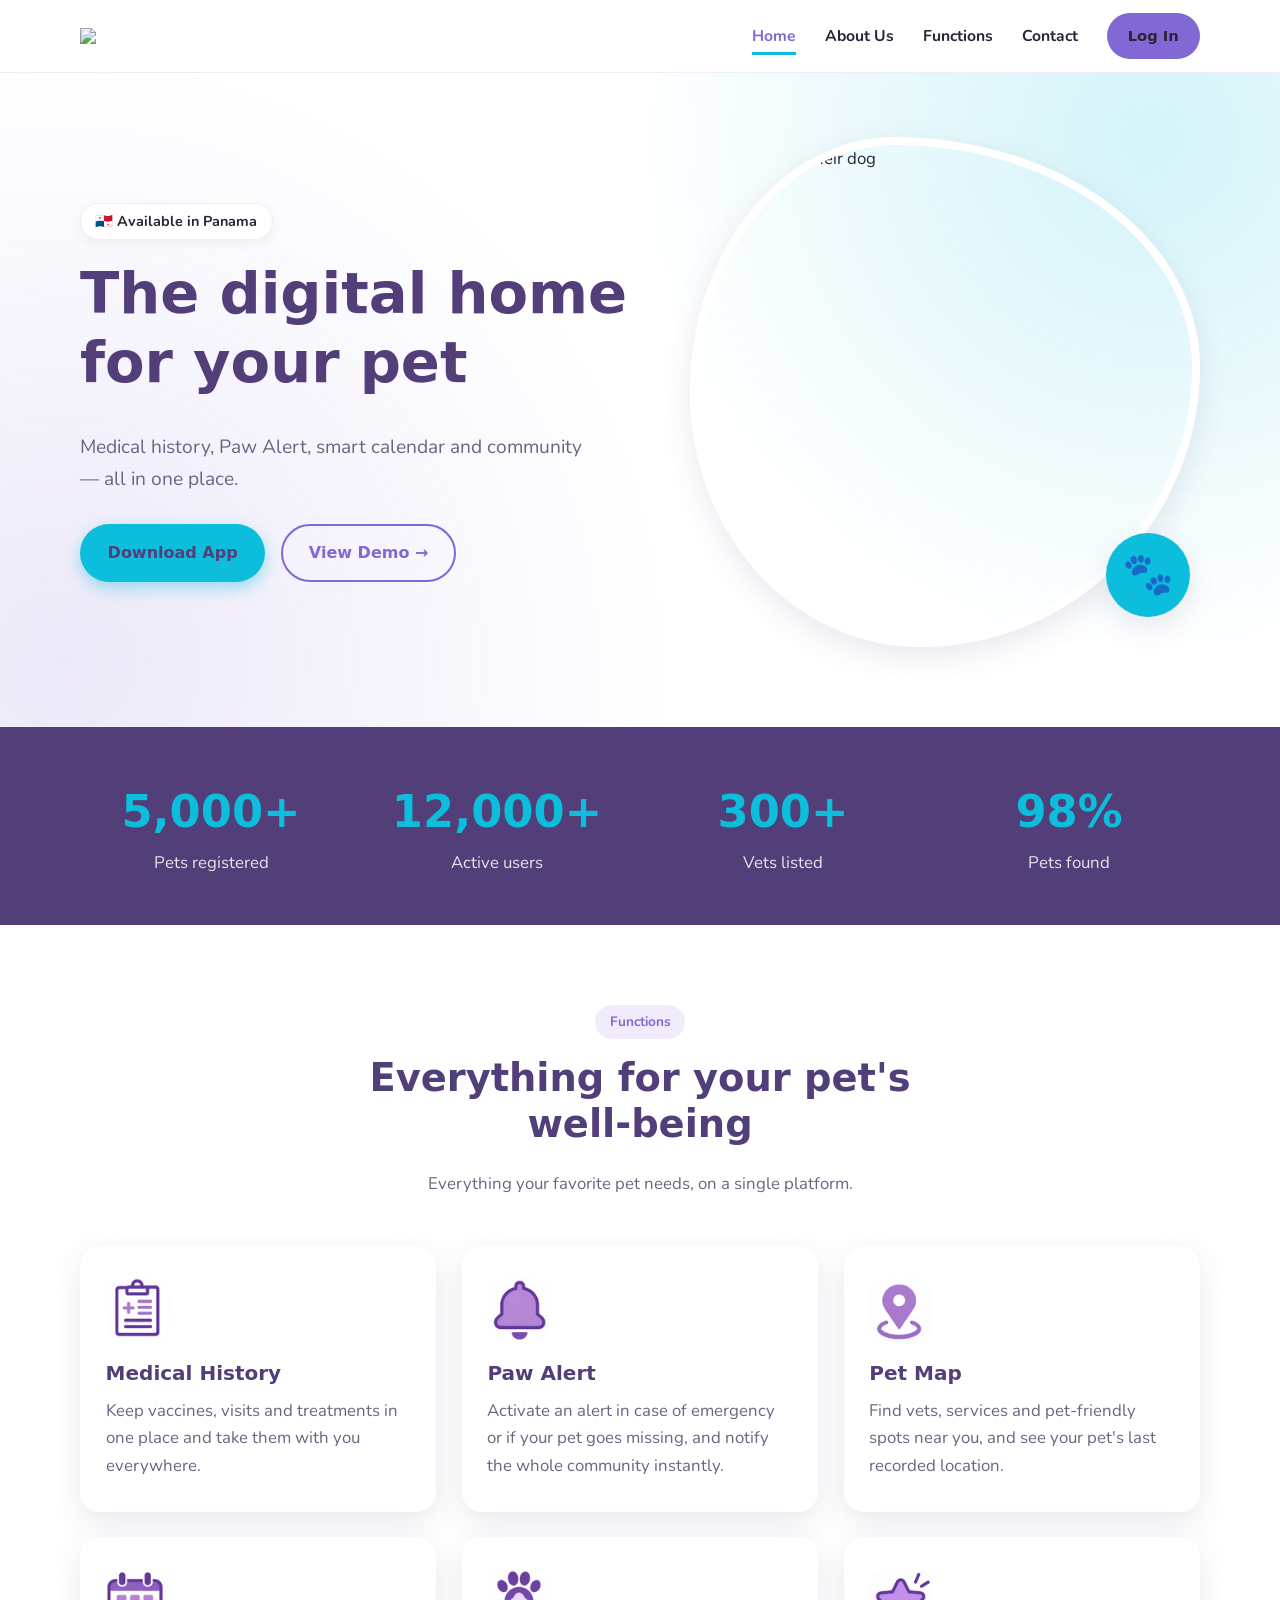
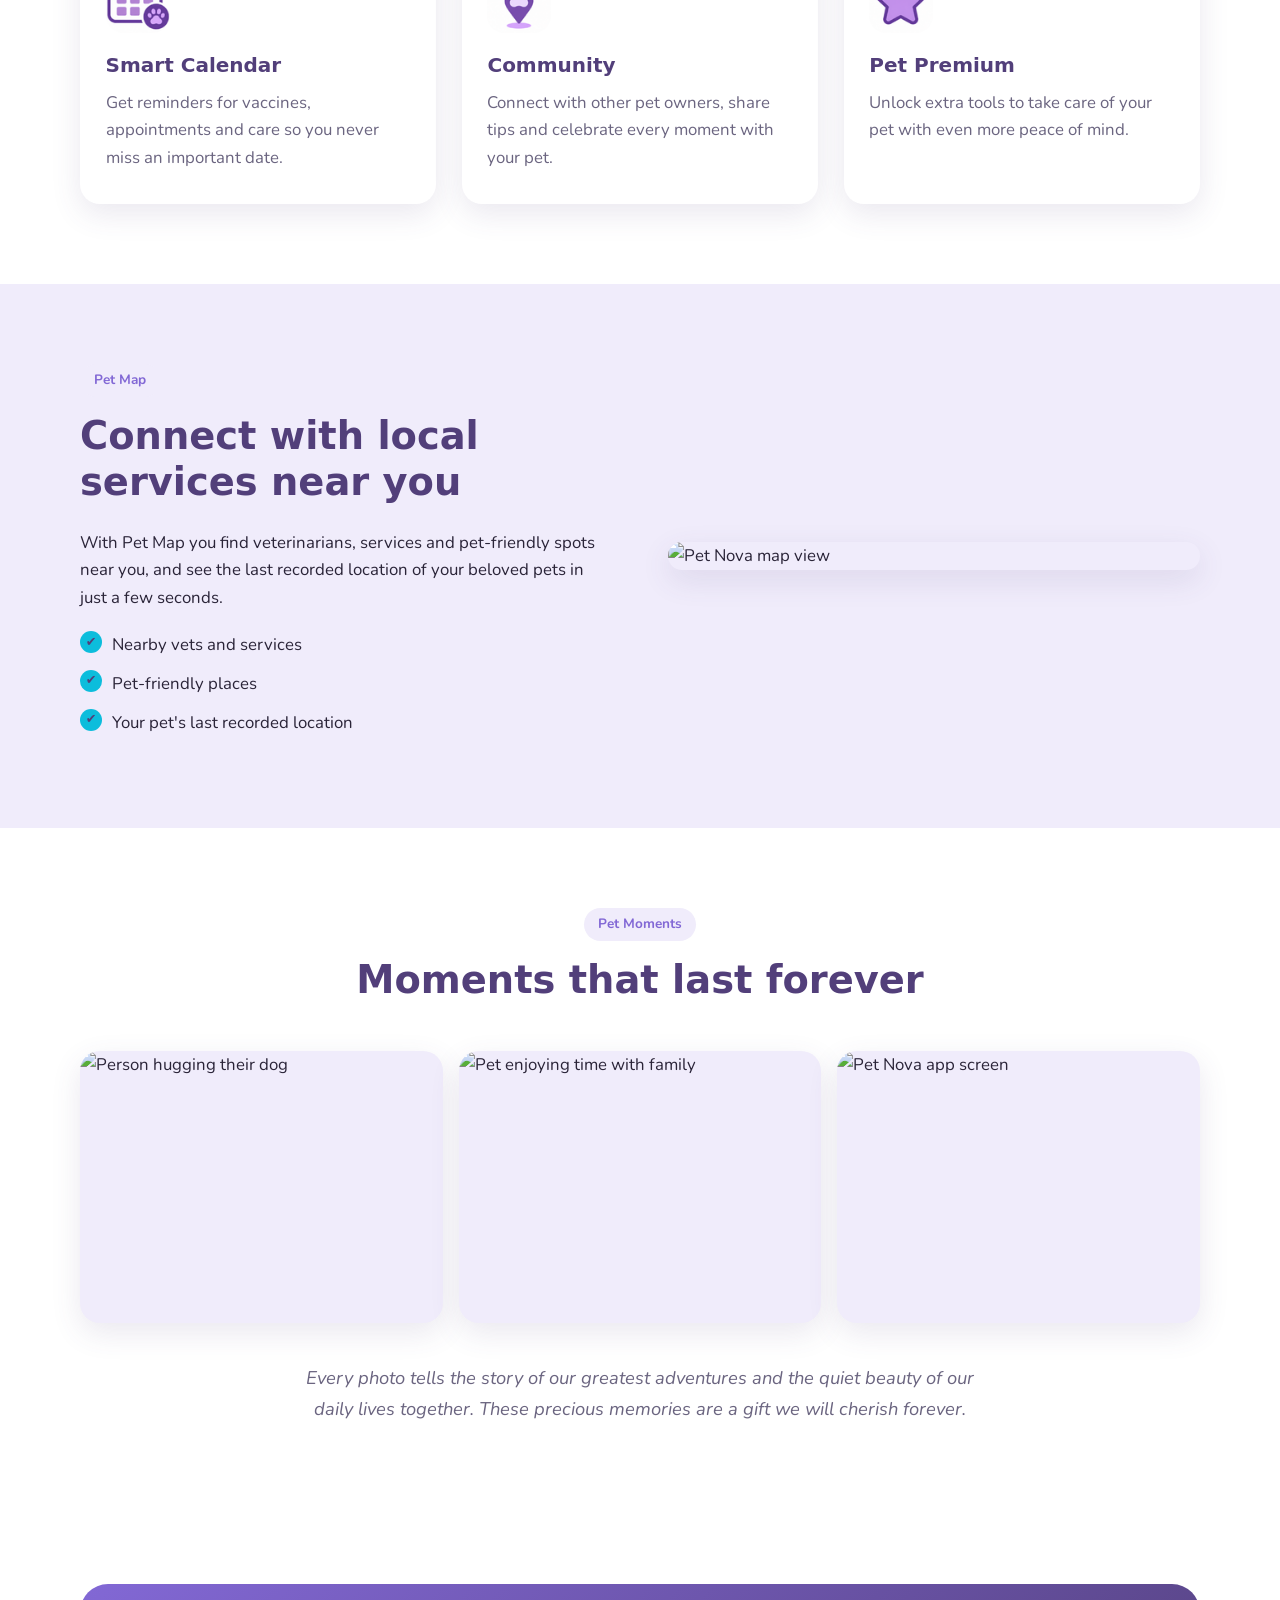
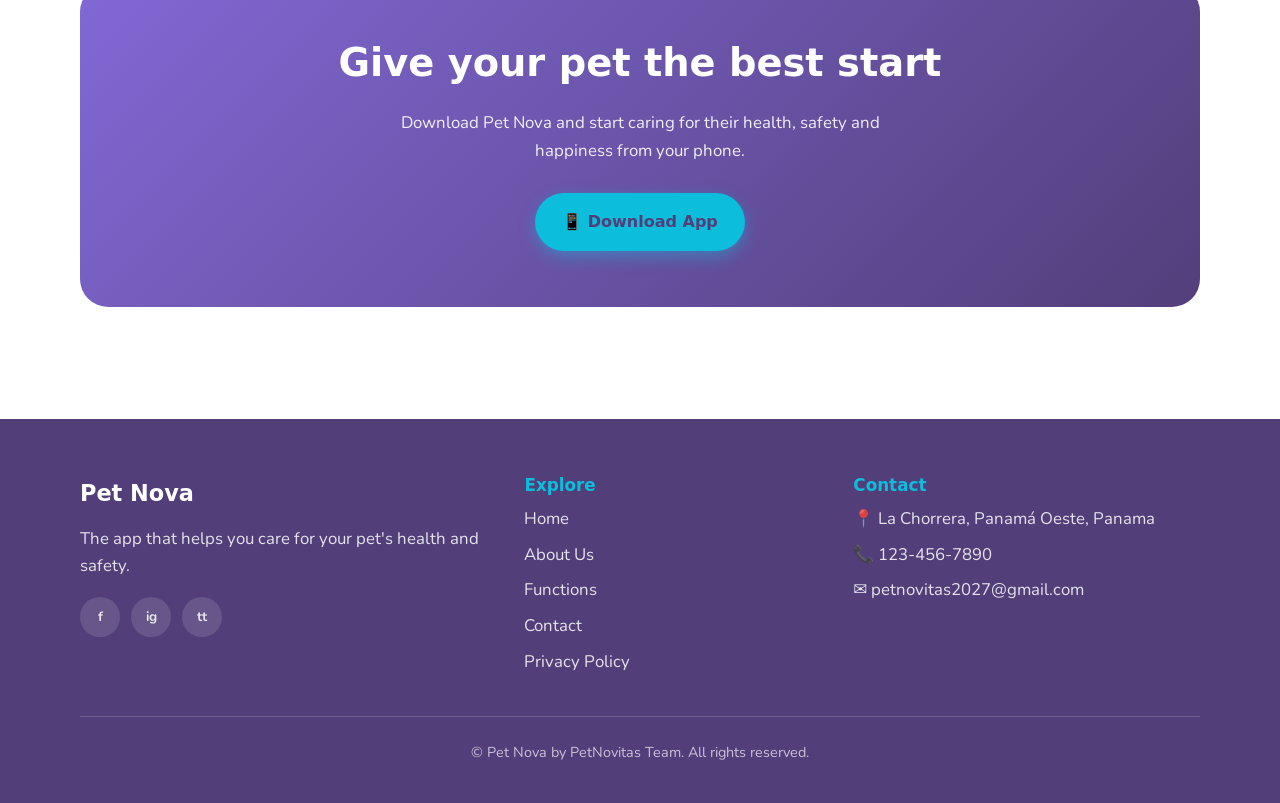
==== pet-nova-site-en/pet-nova-en/index.html @ 88b579b3 "Add files via upload" ====
<!DOCTYPE html>
<html lang="en">
<head>
  <meta charset="UTF-8">
  <meta name="viewport" content="width=device-width, initial-scale=1">
  <title>Pet Nova | The digital home for your pet</title>
  <meta name="description" content="Medical history, Paw Alert, smart calendar and community for your pet, all in one place. Available in Panama.">
  <link rel="preconnect" href="https://fonts.googleapis.com">
  <link rel="preconnect" href="https://fonts.gstatic.com" crossorigin>
  <link href="https://fonts.googleapis.com/css2?family=Nunito:wght@400;600;700&family=Poppins:wght@500;600;700&display=swap" rel="stylesheet">
  <link rel="stylesheet" href="styles.css">
</head>
<body>

  <header class="site-header">
    <div class="container nav">
      <a href="index.html" class="logo">
        <img src="file:///C:/Users/INFORM%C3%81TICA/Downloads/logoi.png" style="width: 300px; height: auto;">
      <input type="checkbox" id="nav-toggle" class="nav-toggle" aria-label="Open menu">
      <label for="nav-toggle" class="nav-burger" aria-hidden="true">☰</label>
      <ul class="nav-links">
        <li><a href="index.html" aria-current="page">Home</a></li>
        <li><a href="about.html">About Us</a></li>
        <li><a href="functions.html">Functions</a></li>
        <li><a href="contact.html">Contact</a></li>
        <li><a class="btn btn-purple" href="https://nova-p-git-main-pet-nova.vercel.app/">Log In</a></li>
      </ul>
    </div>
  </header>

  <main>

    <!-- HERO -->
    <section class="hero">
      <div class="container hero-grid">
        <div>
          <span class="badge-country">🇵🇦 Available in Panama</span>
          <h1>The digital home for your pet</h1>
          <p class="lead">Medical history, Paw Alert, smart calendar and community — all in one place.</p>
          <div class="hero-actions">
            <a href="#download" class="btn btn-primary">Download App</a>
            <a href="functions.html" class="btn btn-outline">View Demo →</a>
          </div>
        </div>
        <div class="hero-img">
          <img src="https://images.unsplash.com/photo-1587300003388-59208cc962cb?w=900&auto=format&fit=crop&q=80" alt="Owner with their dog">
        </div>
      </div>
    </section>

    <!-- STATS -->
    <section class="stats" aria-label="Pet Nova in numbers">
      <div class="container stats-grid">
        <div class="stat"><strong>5,000+</strong><span>Pets registered</span></div>
        <div class="stat"><strong>12,000+</strong><span>Active users</span></div>
        <div class="stat"><strong>300+</strong><span>Vets listed</span></div>
        <div class="stat"><strong>98%</strong><span>Pets found</span></div>
      </div>
    </section>

    <!-- FEATURES -->
    <section class="section">
      <div class="container">
        <div class="section-title">
          <span class="eyebrow">Functions</span>
          <h2>Everything for your pet's well-being</h2>
          <p>Everything your favorite pet needs, on a single platform.</p>
        </div>
        <div class="cards">
          <article class="card">
            <img class="icon" src="img/medical hihst.png" alt="Medical History icon">
            <h3>Medical History</h3>
            <p>Keep vaccines, visits and treatments in one place and take them with you everywhere.</p>
          </article>
          <article class="card">
            <img class="icon" src="img/paw alert.png" alt="Paw Alert icon"> 
            <h3>Paw Alert</h3>
            <p>Activate an alert in case of emergency or if your pet goes missing, and notify the whole community instantly.</p>
          </article>
          <article class="card">
            <img class="icon" src="img/map.png" alt="Pet Map icon">
            <h3>Pet Map</h3>
            <p>Find vets, services and pet-friendly spots near you, and see your pet's last recorded location.</p>
          </article>
          <article class="card">
            <img class="icon" src="img/calendar.png" alt="Smart Calendar icon">
            <h3>Smart Calendar</h3>
            <p>Get reminders for vaccines, appointments and care so you never miss an important date.</p>
          </article>
          <article class="card">
            <img class="icon" src="img/community.png" alt="Community icon">
            <h3>Community</h3>
            <p>Connect with other pet owners, share tips and celebrate every moment with your pet.</p>
          </article>
          <article class="card">
            <img class="icon" src="img/vip.png" alt="Pet Premium icon">
            <h3>Pet Premium</h3>
            <p>Unlock extra tools to take care of your pet with even more peace of mind.</p>
          </article>
        </div>
      </div>
    </section>

    <!-- PET MAP -->
    <section class="section" style="background: var(--purple-light);">
      <div class="container split">
        <div>
          <span class="eyebrow">Pet Map</span>
          <h2>Connect with local services near you</h2>
          <p>With Pet Map you find veterinarians, services and pet-friendly spots near you, and see the last recorded location of your beloved pets in just a few seconds.</p>
          <ul class="check-list">
            <li>Nearby vets and services</li>
            <li>Pet-friendly places</li>
            <li>Your pet's last recorded location</li>
          </ul>
        </div>
        <div class="split-media">
          <img src="https://static.wixstatic.com/media/84770f_3cb7a0473b09444882209f7efb34a711~mv2.png/v1/fill/w_980,h_541,al_c,q_90,usm_0.66_1.00_0.01,enc_auto/84770f_3cb7a0473b09444882209f7efb34a711~mv2.png" alt="Pet Nova map view" loading="lazy">
        </div>
      </div>
    </section>

    <!-- MOMENTS -->
    <section class="section">
      <div class="container">
        <div class="section-title">
          <span class="eyebrow">Pet Moments</span>
          <h2>Moments that last forever</h2>
        </div>
        <div class="gallery">
          <figure><img src="https://images.unsplash.com/photo-1587300003388-59208cc962cb?w=700&auto=format&fit=crop&q=80" alt="Person hugging their dog" loading="lazy"></figure>
          <figure><img src="https://static.wixstatic.com/media/84770f_9ed1787e51b2400aa73151c1674b8a4e~mv2.jpg/v1/fill/w_980,h_526,al_c,q_85,usm_0.66_1.00_0.01,enc_auto/84770f_9ed1787e51b2400aa73151c1674b8a4e~mv2.jpg" alt="Pet enjoying time with family" loading="lazy"></figure>
          <figure><img src="https://static.wixstatic.com/media/84770f_3cb7a0473b09444882209f7efb34a711~mv2.png/v1/fill/w_980,h_541,al_c,q_90,usm_0.66_1.00_0.01,enc_auto/84770f_3cb7a0473b09444882209f7efb34a711~mv2.png" alt="Pet Nova app screen" loading="lazy"></figure>
        </div>
        <p class="quote">Every photo tells the story of our greatest adventures and the quiet beauty of our daily lives together. These precious memories are a gift we will cherish forever.</p>
      </div>
    </section>

    <!-- CTA -->
    <section class="section" id="download">
      <div class="container">
        <div class="cta">
          <h2>Give your pet the best start</h2>
          <p>Download Pet Nova and start caring for their health, safety and happiness from your phone.</p>
          <a href="https://nova-p-git-main-pet-nova.vercel.app/" class="btn btn-primary">📱 Download App</a>
        </div>
      </div>
    </section>

  </main>

  <footer class="site-footer">
    <div class="container">
      <div class="footer-grid">
        <div>
          <a href="index.html" class="logo"> Pet Nova</a>
          <p style="margin-top:.8rem;">The app that helps you care for your pet's health and safety.</p>
          <div class="socials">
            <a href="http://www.facebook.com" aria-label="Facebook">f</a>
            <a href="http://www.instagram.com" aria-label="Instagram">ig</a>
            <a href="http://www.tiktok.com" aria-label="TikTok">tt</a>
          </div>
        </div>
        <div>
          <h3>Explore</h3>
          <ul>
            <li><a href="index.html">Home</a></li>
            <li><a href="about.html">About Us</a></li>
            <li><a href="functions.html">Functions</a></li>
            <li><a href="contact.html">Contact</a></li>
            <li><a href="privacy.html">Privacy Policy</a></li>
          </ul>
        </div>
        <div>
          <h3>Contact</h3>
          <ul>
            <li>📍 La Chorrera, Panamá Oeste, Panama</li>
            <li>📞 <a href="tel:1234567890">123-456-7890</a></li>
            <li>✉️ <a href="mailto:petnovitas2027@gmail.com">petnovitas2027@gmail.com</a></li>
          </ul>
        </div>
      </div>
      <p class="copyright">© Pet Nova by PetNovitas Team. All rights reserved.</p>
    </div>
  </footer>

</body>
</html>
---- pet-nova-site-en/pet-nova-en/styles.css ----
/* ============================================
   Pet Nova — shared stylesheet
   Brand colors: #8268d5, #523f7a, #0cbddc and white.
   Change colors and fonts in :root.
   ============================================ */

:root {
  --purple: #8268d5;
  --purple-dark: #523f7a;
  --purple-light: #f0ecfb;
  --cyan: #0cbddc;
  --cyan-dark: #0aa4be;
  --cream: #ffffff;
  --white: #ffffff;
  --text: #2a2438;
  --muted: #6b6580;

  --font-title: "Erica One", system-ui, sans-serif;
  --font-body: "Nunito", system-ui, sans-serif;

  --radius: 20px;
  --shadow: 0 10px 30px rgba(82, 63, 122, 0.12);
  --max: 1120px;
}

*,
*::before,
*::after {
  box-sizing: border-box;
}

html {
  scroll-behavior: smooth;
}

body {
  margin: 0;
  font-family: var(--font-body);
  font-size: 1.05rem;
  line-height: 1.65;
  color: var(--text);
  background: var(--cream);
}

img {
  max-width: 100%;
  display: block;
}

a {
  color: var(--purple);
}

h1,
h2,
h3 {
  font-family: var(--font-title);
  line-height: 1.2;
  color: var(--purple-dark);
  margin: 0 0 0.6em;
}

h1 {
  font-size: clamp(2.2rem, 5vw, 3.6rem);
}
h2 {
  font-size: clamp(1.7rem, 3.5vw, 2.4rem);
}
h3 {
  font-size: 1.25rem;
}

p {
  margin: 0 0 1em;
}

.container {
  width: min(100% - 2rem, var(--max));
  margin-inline: auto;
}

.section {
  padding: 5rem 0;
}

.section-title {
  text-align: center;
  max-width: 640px;
  margin: 0 auto 3rem;
}

.section-title p {
  color: var(--muted);
}

.eyebrow {
  display: inline-block;
  background: var(--purple-light);
  color: var(--purple);
  font-weight: 700;
  font-size: 0.85rem;
  padding: 0.35rem 0.9rem;
  border-radius: 999px;
  margin-bottom: 1rem;
}

/* ---------- Buttons ---------- */

.btn {
  display: inline-block;
  font-family: var(--font-title);
  font-weight: 600;
  font-size: 1rem;
  text-decoration: none;
  padding: 0.85rem 1.6rem;
  border-radius: 999px;
  border: 2px solid transparent;
  cursor: pointer;
  transition: transform 0.15s ease, box-shadow 0.15s ease, background 0.15s ease;
}

.btn:hover {
  transform: translateY(-2px);
}

.btn-primary {
  background: var(--cyan);
  color: var(--purple-dark);
  box-shadow: 0 6px 16px rgba(12, 189, 220, 0.40);
}

.btn-primary:hover {
  background: var(--cyan-dark);
}

.btn-outline {
  border-color: var(--purple);
  color: var(--purple);
  background: transparent;
}

.btn-outline:hover {
  background: var(--purple);
  color: var(--white);
}

.btn-purple {
  background: var(--purple);
  color: var(--white);
}

.btn-purple:hover {
  background: var(--purple-dark);
}

/* ---------- Header / nav ---------- */

.site-header {
  position: sticky;
  top: 0;
  z-index: 50;
  background: rgba(255, 255, 255, 0.92);
  backdrop-filter: blur(8px);
  border-bottom: 1px solid rgba(130, 104, 213, 0.12);
}

.nav {
  display: flex;
  align-items: center;
  justify-content: space-between;
  gap: 1rem;
  min-height: 72px;
}

.logo {
  font-family: var(--font-title);
  font-weight: 700;
  font-size: 1.4rem;
  color: var(--purple-dark);
  text-decoration: none;
}

.logo span {
  color: var(--purple);
}

.nav-links {
  display: flex;
  align-items: center;
  gap: 1.8rem;
  list-style: none;
  margin: 0;
  padding: 0;
}

.nav-links a {
  text-decoration: none;
  color: var(--text);
  font-weight: 700;
  font-size: 0.98rem;
  padding: 0.3rem 0;
  border-bottom: 3px solid transparent;
}

.nav-links a:hover,
.nav-links a[aria-current="page"] {
  color: var(--purple);
  border-bottom-color: var(--cyan);
}

.nav-links .btn {
  border-bottom: 2px solid transparent;
  padding: 0.55rem 1.2rem;
  font-size: 0.92rem;
}

.nav-links .btn:hover {
  border-bottom-color: transparent;
}

/* Mobile menu (no JavaScript needed) */
.nav-toggle {
  display: none;
}

.nav-burger {
  display: none;
  cursor: pointer;
  width: 44px;
  height: 44px;
  align-items: center;
  justify-content: center;
  font-size: 1.7rem;
  color: var(--purple-dark);
}

/* ---------- Hero ---------- */

.hero {
  padding: 4rem 0 5rem;
  background:
    radial-gradient(circle at 90% 10%, rgba(12, 189, 220, 0.18), transparent 40%),
    radial-gradient(circle at 5% 90%, rgba(130, 104, 213, 0.15), transparent 45%),
    var(--cream);
}

.hero-grid {
  display: grid;
  grid-template-columns: 1.1fr 1fr;
  gap: 3rem;
  align-items: center;
}

.hero p.lead {
  font-size: 1.2rem;
  color: var(--muted);
  max-width: 520px;
}

.hero-actions {
  display: flex;
  flex-wrap: wrap;
  gap: 1rem;
  margin-top: 1.8rem;
}

.hero-img {
  position: relative;
}

.hero-img img {
  border-radius: 40% 60% 55% 45% / 50% 45% 55% 50%;
  box-shadow: var(--shadow);
  aspect-ratio: 1 / 1;
  object-fit: cover;
  width: 100%;
  border: 8px solid var(--white);
}

.hero-img::after {
  content: "🐾";
  position: absolute;
  right: 2%;
  bottom: 6%;
  font-size: 2.6rem;
  background: var(--cyan);
  width: 84px;
  height: 84px;
  border-radius: 50%;
  display: grid;
  place-items: center;
  box-shadow: var(--shadow);
}

.badge-country {
  display: inline-block;
  background: var(--white);
  border: 1px solid var(--purple-light);
  padding: 0.35rem 0.9rem;
  border-radius: 999px;
  font-weight: 700;
  font-size: 0.9rem;
  margin-bottom: 1.2rem;
  box-shadow: 0 4px 10px rgba(82, 63, 122, 0.06);
}

/* ---------- Stats ---------- */

.stats {
  background: var(--purple-dark);
  color: var(--white);
  padding: 3rem 0;
}

.stats-grid {
  display: grid;
  grid-template-columns: repeat(4, 1fr);
  gap: 1.5rem;
  text-align: center;
}

.stat strong {
  display: block;
  font-family: var(--font-title);
  font-size: clamp(2rem, 4vw, 2.8rem);
  color: var(--cyan);
}

.stat span {
  opacity: 0.85;
}

/* ---------- Feature cards ---------- */

.cards {
  display: grid;
  grid-template-columns: repeat(3, 1fr);
  gap: 1.6rem;
}

.card {
  background: var(--white);
  border-radius: var(--radius);
  padding: 2rem 1.6rem;
  box-shadow: var(--shadow);
  transition: transform 0.2s ease;
}

.card:hover {
  transform: translateY(-6px);
}

.card .icon {
  width: 64px;
  height: 64px;
  border-radius: 18px;
  background: var(--purple-light);
  display: grid;
  place-items: center;
  font-size: 1.9rem;
  margin-bottom: 1.2rem;
}

.card:nth-child(even) .icon {
  background: #dcf6fa;
}

.card p {
  color: var(--muted);
  margin: 0;
}

/* ---------- Split sections ---------- */

.split {
  display: grid;
  grid-template-columns: 1fr 1fr;
  gap: 3.5rem;
  align-items: center;
}

.split.reverse .split-media {
  order: 2;
}

.split-media img {
  border-radius: var(--radius);
  box-shadow: var(--shadow);
  width: 100%;
  object-fit: cover;
}

.check-list {
  list-style: none;
  padding: 0;
  margin: 1.2rem 0 0;
}

.check-list li {
  padding-left: 2rem;
  position: relative;
  margin-bottom: 0.7rem;
}

.check-list li::before {
  content: "✔";
  position: absolute;
  left: 0;
  top: 0;
  width: 1.4rem;
  height: 1.4rem;
  background: var(--cyan);
  color: var(--purple-dark);
  font-size: 0.8rem;
  font-weight: 700;
  border-radius: 50%;
  display: grid;
  place-items: center;
}

/* ---------- Gallery ---------- */

.gallery {
  display: grid;
  grid-template-columns: repeat(3, 1fr);
  gap: 1rem;
}

.gallery figure {
  margin: 0;
  border-radius: var(--radius);
  overflow: hidden;
  box-shadow: var(--shadow);
  aspect-ratio: 4 / 3;
  background: var(--purple-light);
}

.gallery img {
  width: 100%;
  height: 100%;
  object-fit: cover;
  transition: transform 0.4s ease;
}

.gallery figure:hover img {
  transform: scale(1.06);
}

.quote {
  max-width: 700px;
  margin: 2.5rem auto 0;
  text-align: center;
  font-size: 1.15rem;
  font-style: italic;
  color: var(--muted);
}

/* ---------- CTA band ---------- */

.cta {
  background: linear-gradient(135deg, var(--purple), var(--purple-dark));
  color: var(--white);
  border-radius: 28px;
  padding: 3.5rem 2rem;
  text-align: center;
}

.cta h2 {
  color: var(--white);
}

.cta p {
  opacity: 0.9;
  max-width: 560px;
  margin-inline: auto;
  margin-bottom: 1.8rem;
}

/* ---------- Premium box ---------- */

.premium {
  background: var(--purple-dark);
  color: var(--white);
  border-radius: 28px;
  padding: 3rem;
  display: grid;
  grid-template-columns: 1.2fr 1fr;
  gap: 2rem;
  align-items: center;
}

.premium h2 {
  color: var(--cyan);
}

.premium .check-list li::before {
  background: var(--cyan);
}

.premium-tag {
  background: var(--cyan);
  color: var(--purple-dark);
  font-weight: 700;
  border-radius: var(--radius);
  padding: 2rem;
  text-align: center;
  font-family: var(--font-title);
  font-size: 1.3rem;
}

/* ---------- Page banner (inner pages) ---------- */

.page-banner {
  padding: 4rem 0 3rem;
  text-align: center;
  background:
    radial-gradient(circle at 85% 20%, rgba(12, 189, 220, 0.15), transparent 40%),
    var(--purple-light);
}

.page-banner p {
  max-width: 620px;
  margin: 0 auto;
  color: var(--muted);
  font-size: 1.15rem;
}

/* ---------- Contact ---------- */

.contact-grid {
  display: grid;
  grid-template-columns: 1fr 1.2fr;
  gap: 3rem;
}

.contact-info {
  list-style: none;
  padding: 0;
  margin: 1.5rem 0;
}

.contact-info li {
  display: flex;
  gap: 1rem;
  align-items: flex-start;
  margin-bottom: 1.2rem;
}

.contact-info .icon {
  flex: none;
  width: 46px;
  height: 46px;
  border-radius: 14px;
  background: var(--cyan);
  display: grid;
  place-items: center;
  font-size: 1.3rem;
}

.contact-info a {
  color: var(--text);
}

.form {
  background: var(--white);
  border-radius: var(--radius);
  padding: 2.2rem;
  box-shadow: var(--shadow);
}

.field {
  margin-bottom: 1.2rem;
}

.field label {
  display: block;
  font-weight: 700;
  margin-bottom: 0.4rem;
  font-size: 0.95rem;
}

.field input,
.field textarea,
.field select {
  width: 100%;
  font: inherit;
  padding: 0.8rem 1rem;
  border: 2px solid var(--purple-light);
  border-radius: 14px;
  background: var(--cream);
  color: var(--text);
  transition: border-color 0.15s ease;
}

.field input:focus,
.field textarea:focus,
.field select:focus {
  outline: none;
  border-color: var(--purple);
}

.field textarea {
  min-height: 140px;
  resize: vertical;
}

/* ---------- Legal text ---------- */

.legal {
  max-width: 780px;
}

.legal h2 {
  font-size: 1.4rem;
  margin-top: 2rem;
}

.legal ul {
  padding-left: 1.2rem;
}

/* ---------- Footer ---------- */

.site-footer {
  background: var(--purple-dark);
  color: rgba(255, 255, 255, 0.85);
  padding: 3.5rem 0 1.5rem;
  margin-top: 2rem;
}

.footer-grid {
  display: grid;
  grid-template-columns: 1.4fr 1fr 1.2fr;
  gap: 2.5rem;
  padding-bottom: 2rem;
  border-bottom: 1px solid rgba(255, 255, 255, 0.15);
}

.site-footer h3 {
  color: var(--cyan);
  font-size: 1.05rem;
}

.site-footer a {
  color: rgba(255, 255, 255, 0.85);
  text-decoration: none;
}

.site-footer a:hover {
  color: var(--cyan);
}

.site-footer .logo {
  color: var(--white);
}

.site-footer ul {
  list-style: none;
  padding: 0;
  margin: 0;
}

.site-footer li {
  margin-bottom: 0.5rem;
}

.socials {
  display: flex;
  gap: 0.7rem;
  margin-top: 1rem;
}

.socials a {
  width: 40px;
  height: 40px;
  border-radius: 50%;
  background: rgba(255, 255, 255, 0.12);
  display: grid;
  place-items: center;
  font-weight: 700;
  font-size: 0.85rem;
}

.socials a:hover {
  background: var(--cyan);
  color: var(--purple-dark);
}

.copyright {
  text-align: center;
  font-size: 0.9rem;
  padding-top: 1.5rem;
  opacity: 0.8;
}

/* ---------- Responsive ---------- */

@media (max-width: 860px) {
  .section {
    padding: 3.5rem 0;
  }

  .nav-burger {
    display: flex;
  }

  .nav-links {
    position: absolute;
    top: 72px;
    left: 0;
    right: 0;
    flex-direction: column;
    align-items: stretch;
    gap: 0;
    background: var(--cream);
    border-bottom: 1px solid rgba(130, 104, 213, 0.15);
    padding: 0 1rem;
    max-height: 0;
    overflow: hidden;
    transition: max-height 0.3s ease, padding 0.3s ease;
  }

  .nav-links li {
    padding: 0.5rem 0;
  }

  .nav-links .btn {
    text-align: center;
  }

  .nav-toggle:checked ~ .nav-links {
    max-height: 480px;
    padding: 1rem;
  }

  .hero-grid,
  .split,
  .contact-grid,
  .premium {
    grid-template-columns: 1fr;
  }

  .split.reverse .split-media {
    order: 0;
  }

  .hero-img {
    max-width: 460px;
    margin-inline: auto;
  }

  .stats-grid {
    grid-template-columns: repeat(2, 1fr);
  }

  .cards {
    grid-template-columns: 1fr;
  }

  .gallery {
    grid-template-columns: repeat(2, 1fr);
  }

  .footer-grid {
    grid-template-columns: 1fr;
  }

  .premium {
    padding: 2rem 1.5rem;
  }
}

@media (max-width: 480px) {
  .gallery {
    grid-template-columns: 1fr;
  }

  .hero-actions .btn {
    width: 100%;
    text-align: center;
  }
}
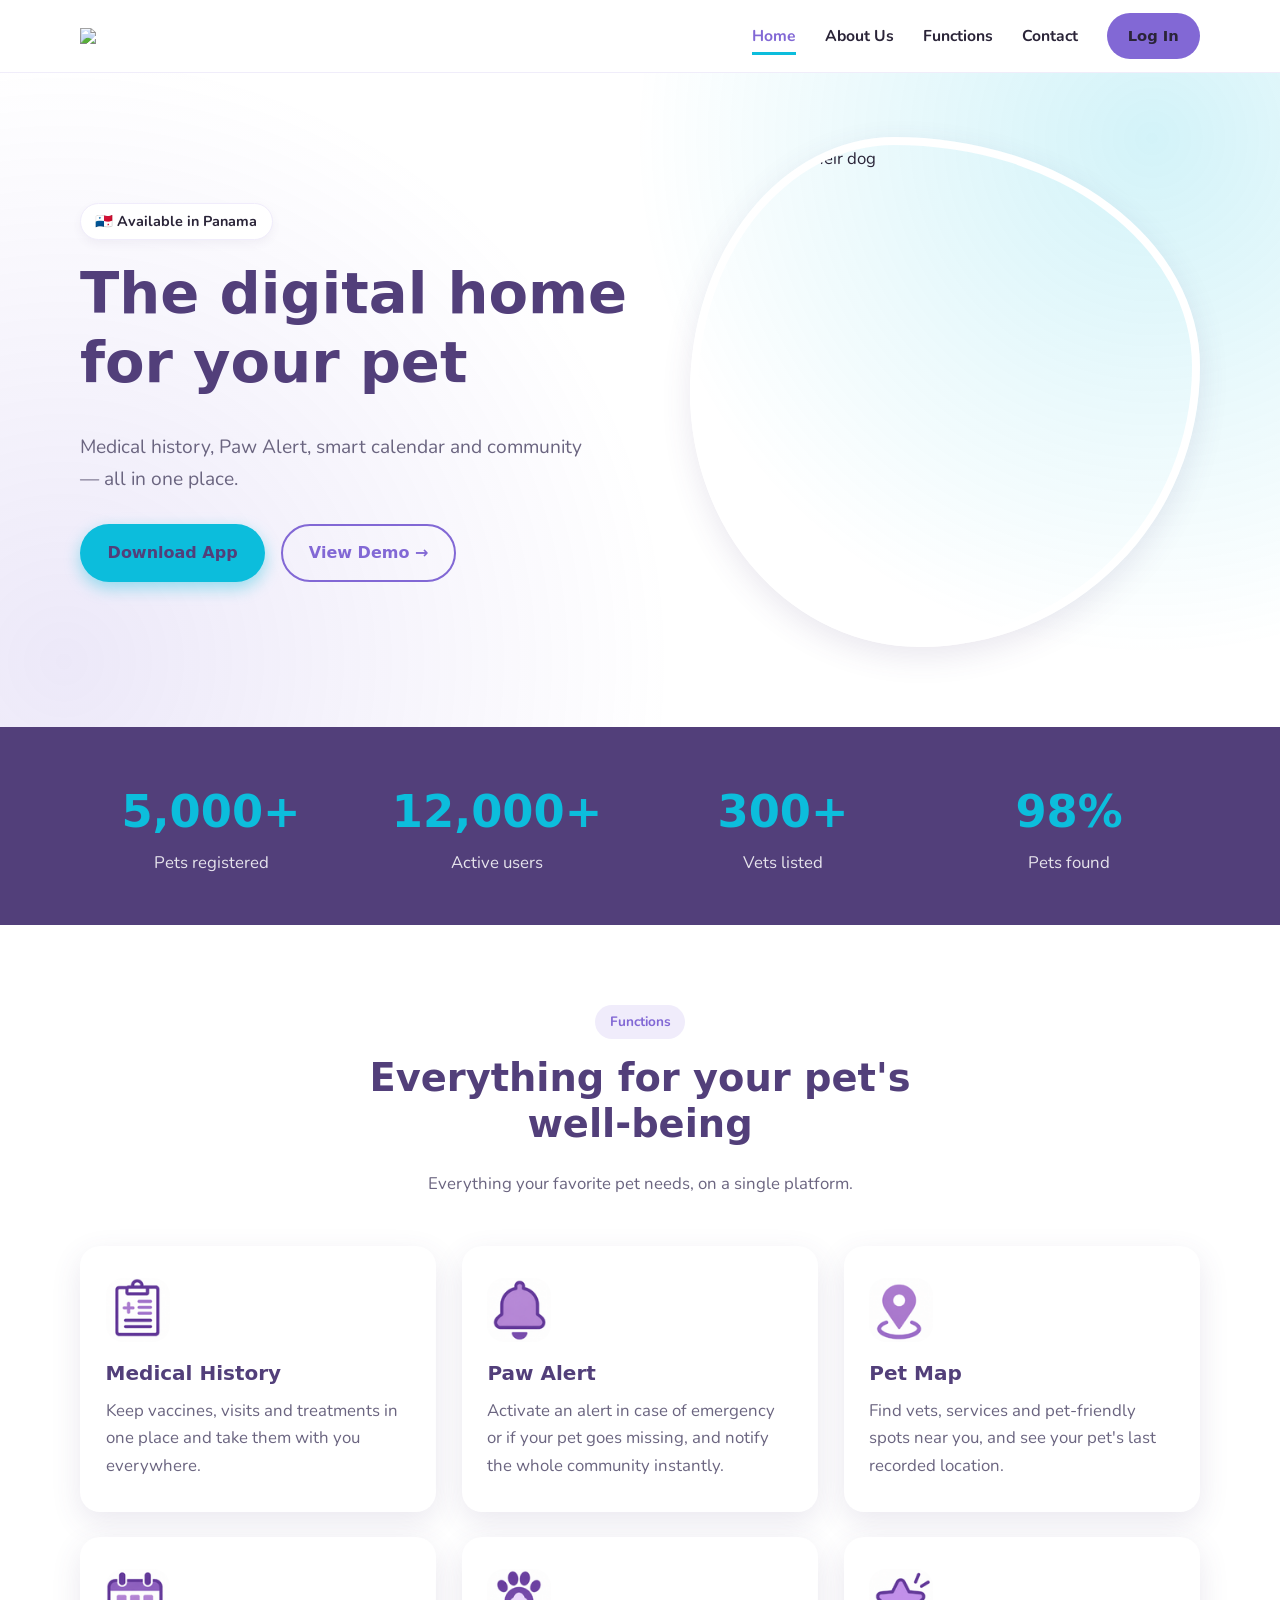
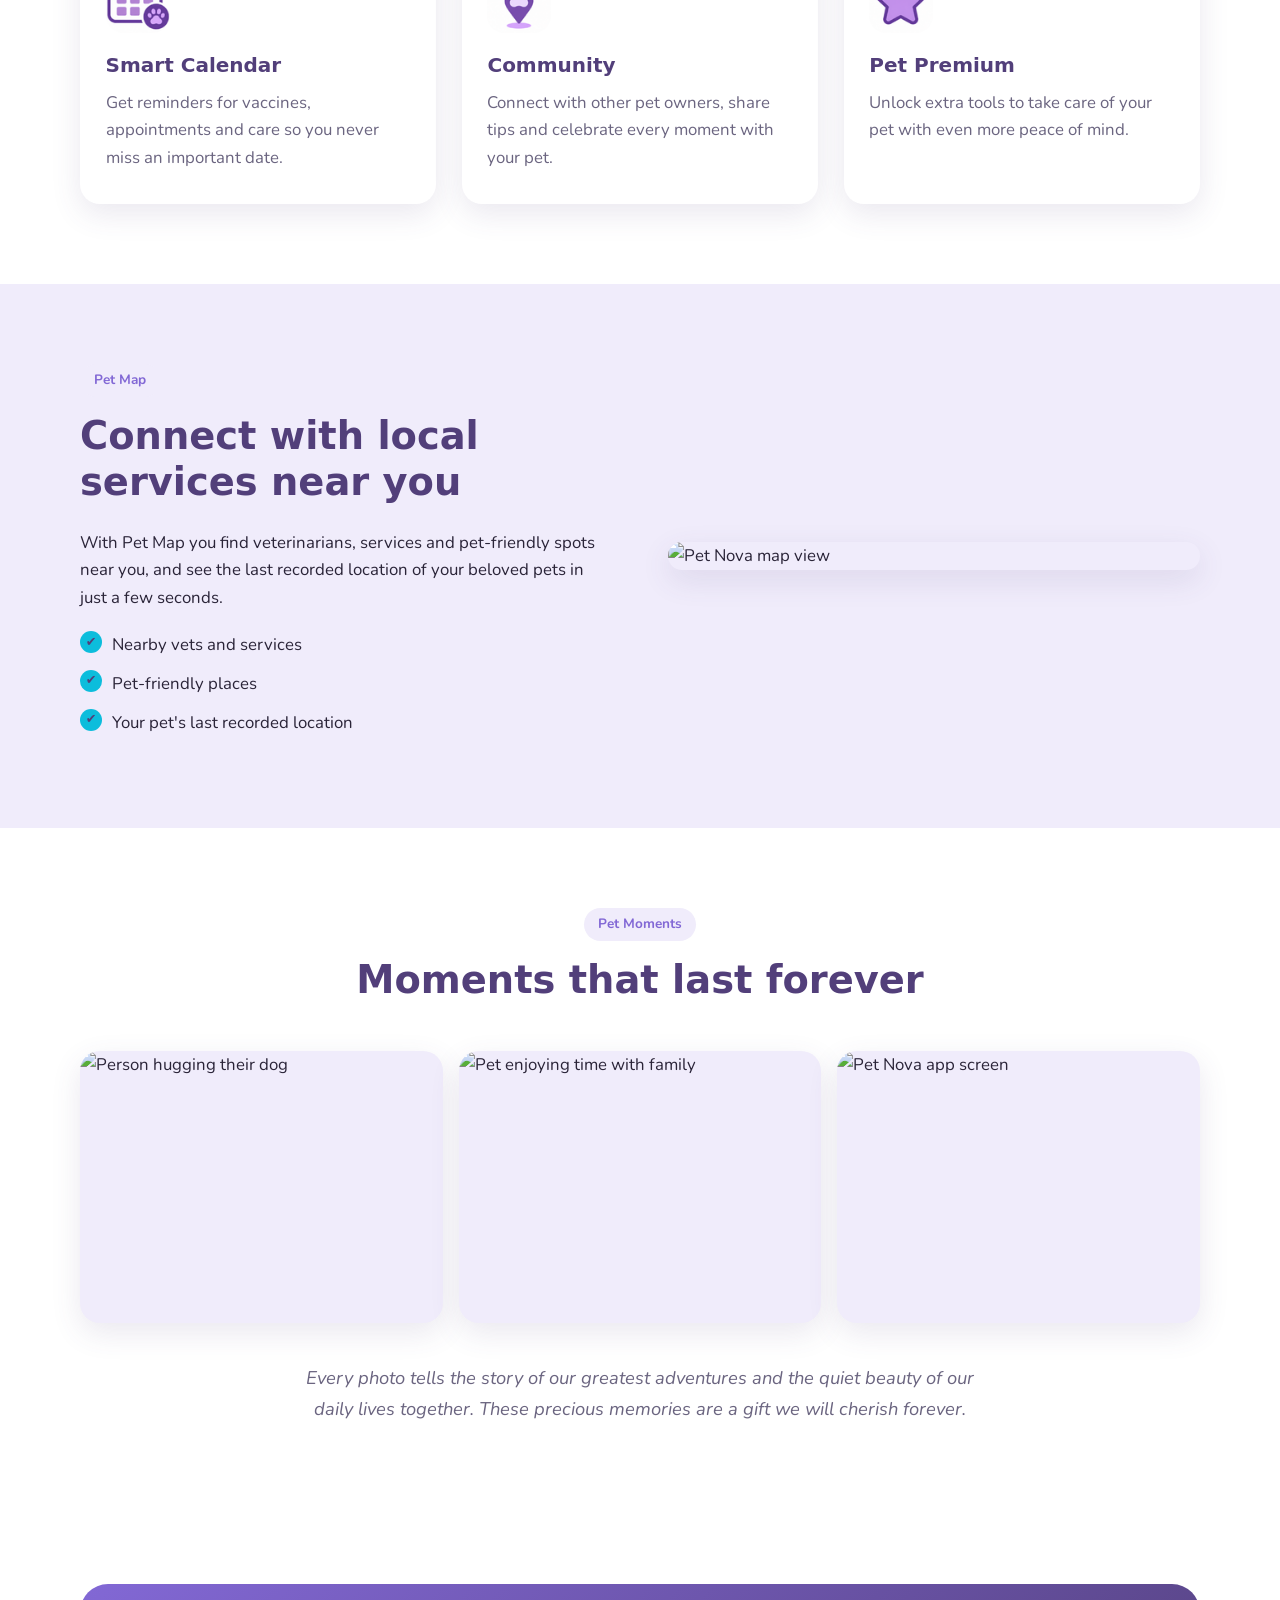
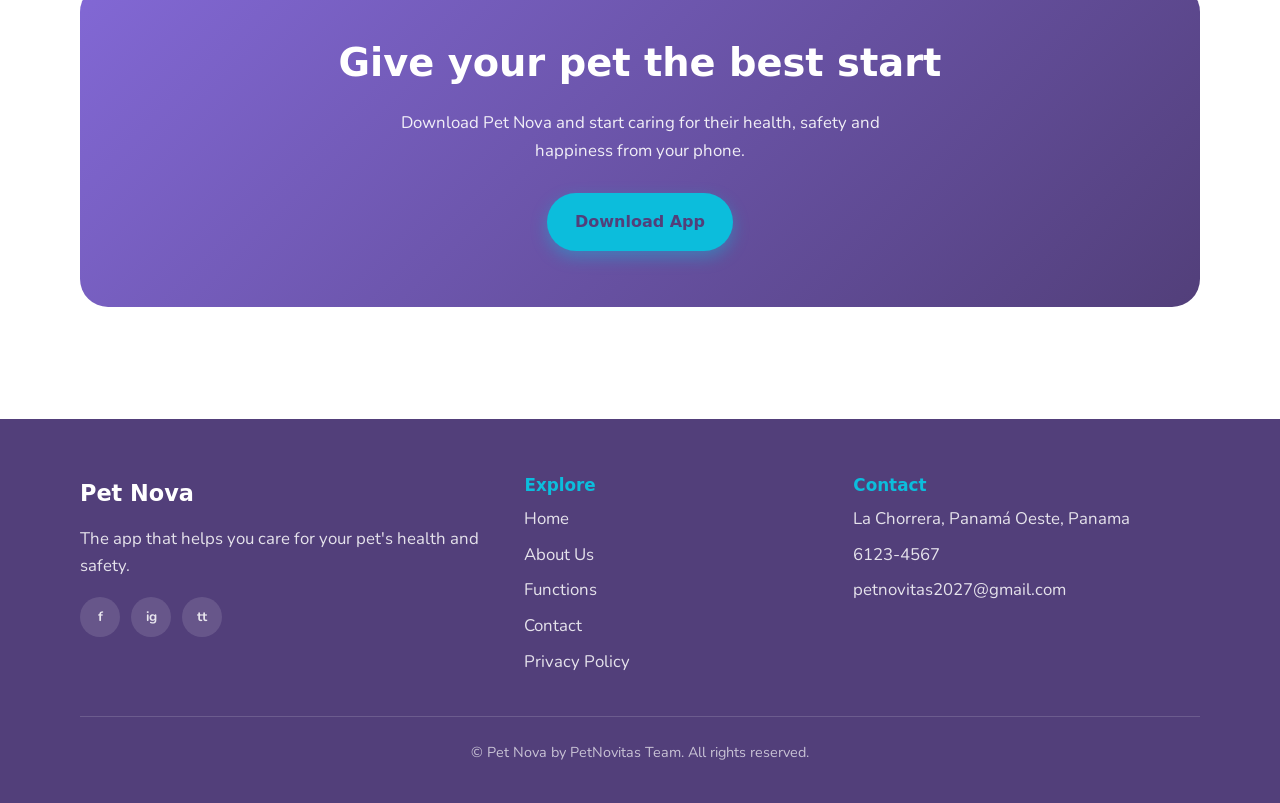
==== commit 64e6293d: "Summary" ====
--- a/pet-nova-site-en/pet-nova-en/index.html
+++ b/pet-nova-site-en/pet-nova-en/index.html
@@ -16,9 +16,10 @@
     <div class="container nav">
       <a href="index.html" class="logo">
         <img src="file:///C:/Users/INFORM%C3%81TICA/Downloads/logoi.png" style="width: 300px; height: auto;">
+      </a>
       <input type="checkbox" id="nav-toggle" class="nav-toggle" aria-label="Open menu">
       <label for="nav-toggle" class="nav-burger" aria-hidden="true">☰</label>
-      <ul class="nav-links">
+      <ul class="nav-links"> 
         <li><a href="index.html" aria-current="page">Home</a></li>
         <li><a href="about.html">About Us</a></li>
         <li><a href="functions.html">Functions</a></li>
@@ -142,7 +143,7 @@
         <div class="cta">
           <h2>Give your pet the best start</h2>
           <p>Download Pet Nova and start caring for their health, safety and happiness from your phone.</p>
-          <a href="https://nova-p-git-main-pet-nova.vercel.app/" class="btn btn-primary">📱 Download App</a>
+          <a href="https://nova-p-git-main-pet-nova.vercel.app/" class="btn btn-primary"> Download App</a>
         </div>
       </div>
     </section>
@@ -174,9 +175,9 @@
         <div>
           <h3>Contact</h3>
           <ul>
-            <li>📍 La Chorrera, Panamá Oeste, Panama</li>
-            <li>📞 <a href="tel:1234567890">123-456-7890</a></li>
-            <li>✉️ <a href="mailto:petnovitas2027@gmail.com">petnovitas2027@gmail.com</a></li>
+            <li>La Chorrera, Panamá Oeste, Panama</li>
+            <li> <a href="tel:6123-4567">6123-4567</a></li>
+            <li><a href="mailto:petnovitas2027@gmail.com">petnovitas2027@gmail.com</a></li>
           </ul>
         </div>
       </div>
--- a/pet-nova-site-en/pet-nova-en/styles.css
+++ b/pet-nova-site-en/pet-nova-en/styles.css
@@ -277,20 +277,7 @@
   border: 8px solid var(--white);
 }
 
-.hero-img::after {
-  content: "🐾";
-  position: absolute;
-  right: 2%;
-  bottom: 6%;
-  font-size: 2.6rem;
-  background: var(--cyan);
-  width: 84px;
-  height: 84px;
-  border-radius: 50%;
-  display: grid;
-  place-items: center;
-  box-shadow: var(--shadow);
-}
+
 
 .badge-country {
   display: inline-block;
